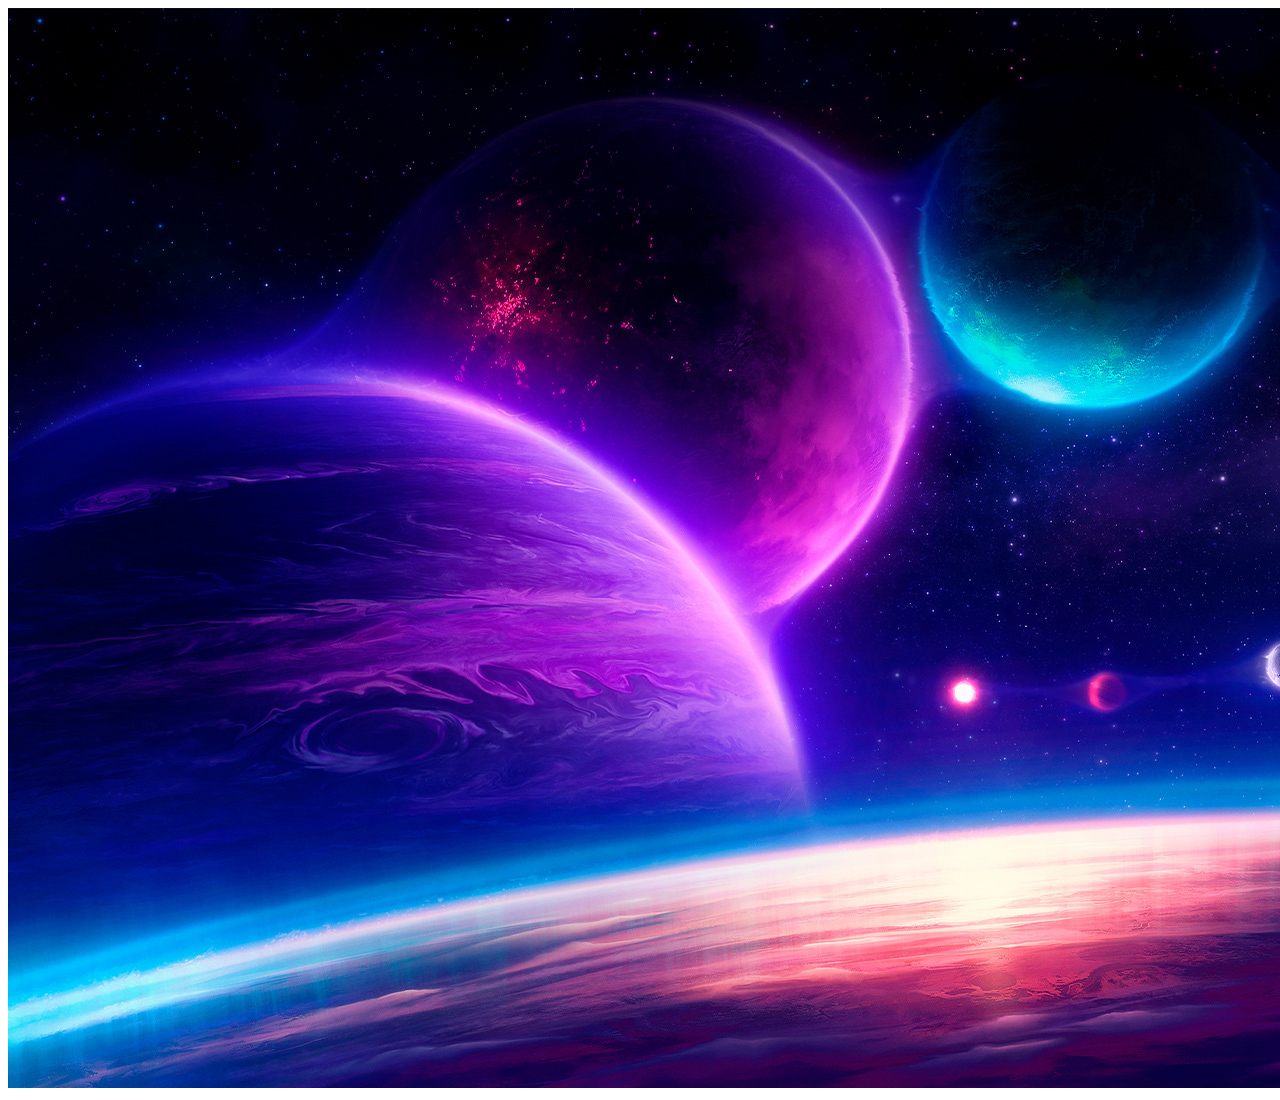
==== index.html @ a05b5570 "fixed for pages" ====
<!DOCTYPE html>
<html lang="en">
<head>
    <meta charset="UTF-8">
    <meta http-equiv="X-UA-Compatible" content="IE=edge">
    <meta name="viewport" content="width=device-width, initial-scale=1.0">
    <title>Home</title>
    <link rel="stylesheet" href="../styles/style.css">
</head>
<body>
    <img src="../media/wallpaper/wallpaper.jpg" class="wallpaper" />
</body>
</html>
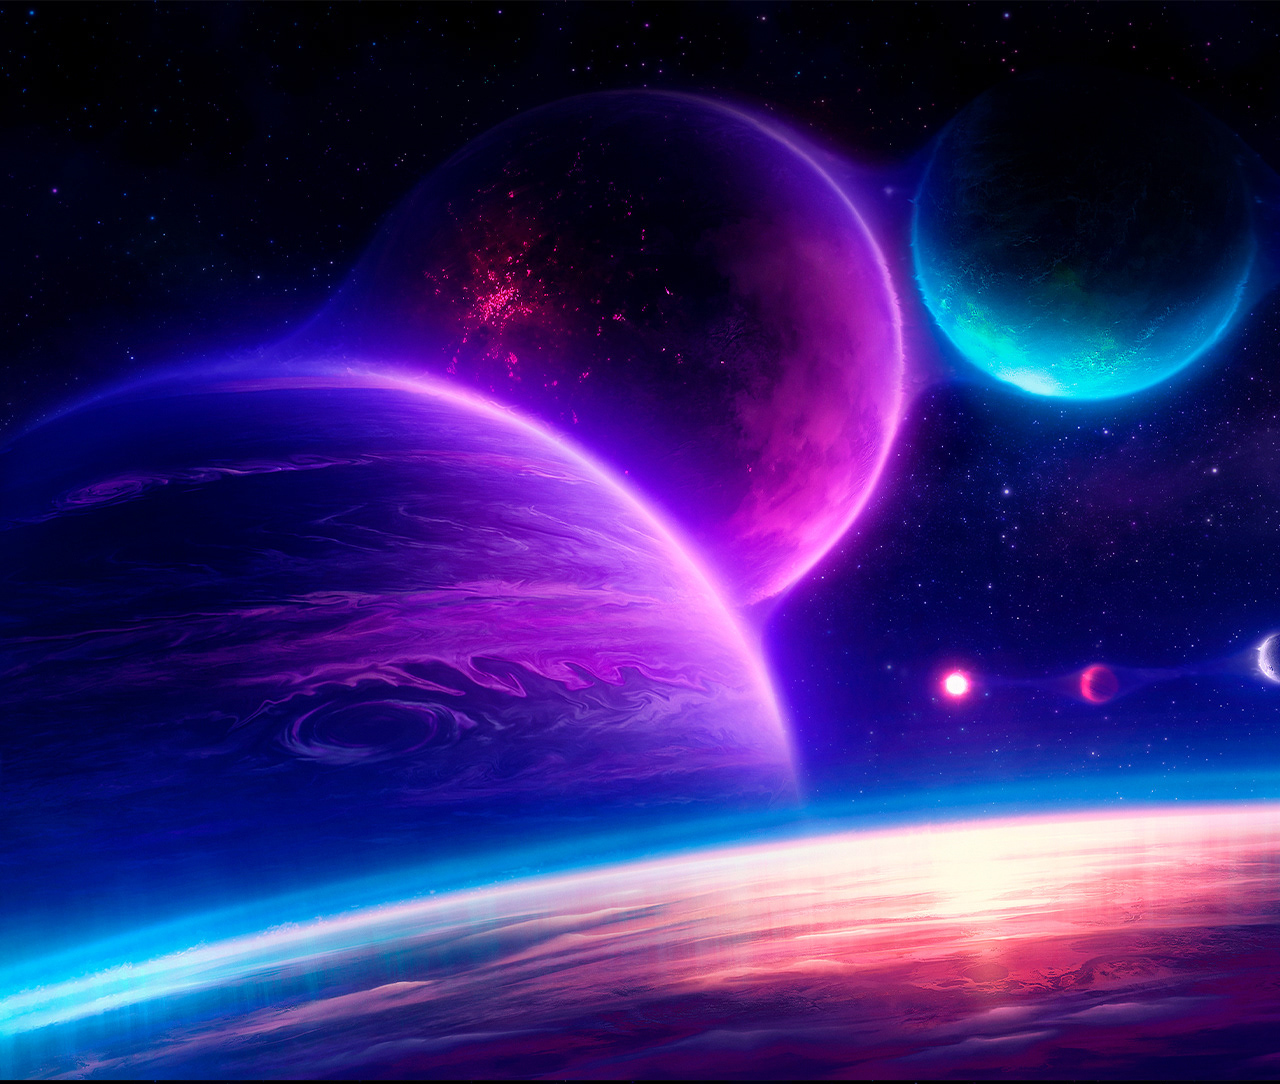
==== commit b0bca8c1: "fixed some bugs" ====
--- a/index.html
+++ b/index.html
@@ -5,7 +5,7 @@
     <meta http-equiv="X-UA-Compatible" content="IE=edge">
     <meta name="viewport" content="width=device-width, initial-scale=1.0">
     <title>Home</title>
-    <link rel="stylesheet" href="../styles/style.css">
+    <link rel="stylesheet" href="../styles/styles.css">
 </head>
 <body>
     <img src="../media/wallpaper/wallpaper.jpg" class="wallpaper" />
--- a/styles/styles.css
+++ b/styles/styles.css
@@ -0,0 +1,9 @@
+*, *::before, *::after {
+    box-sizing: border-box;
+}
+
+body {
+    margin: 0;
+    padding: 0;
+    background-image: url(../media/wallpaper/wallpaper.jpg);
+}